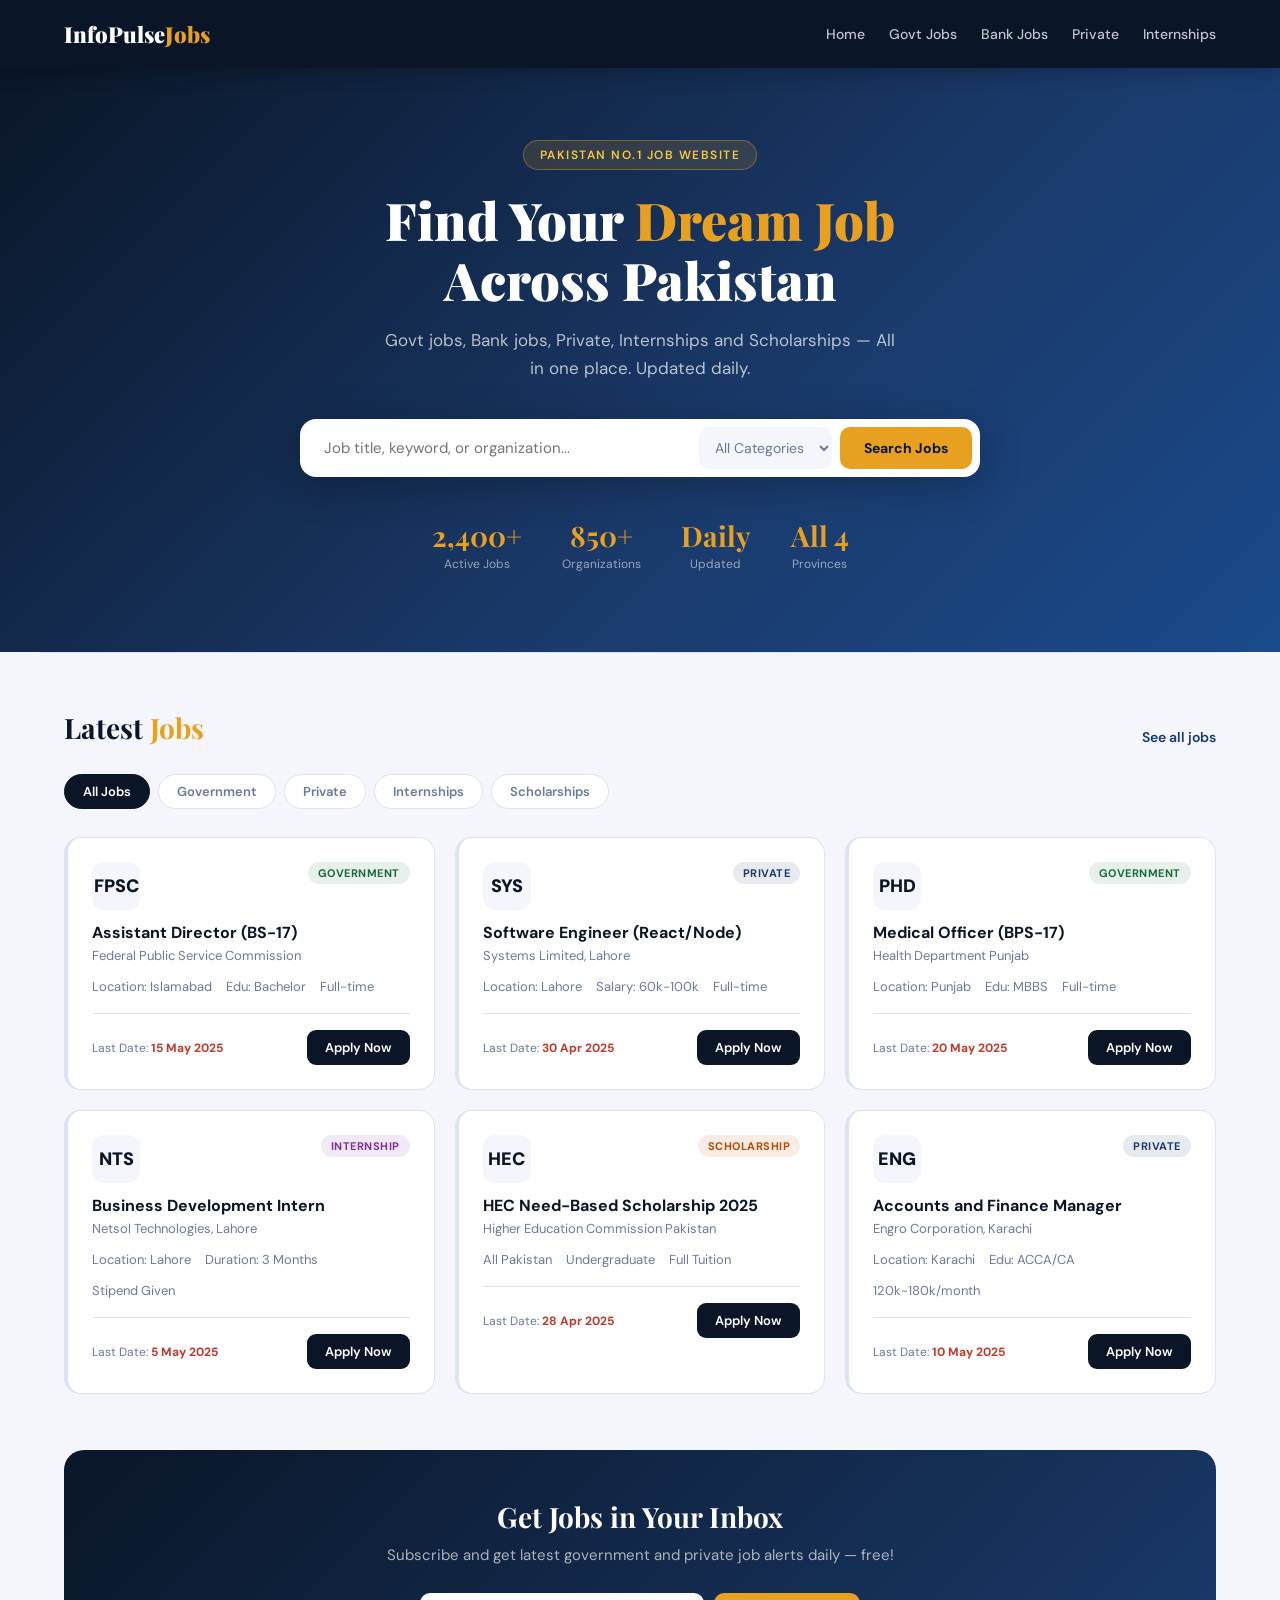
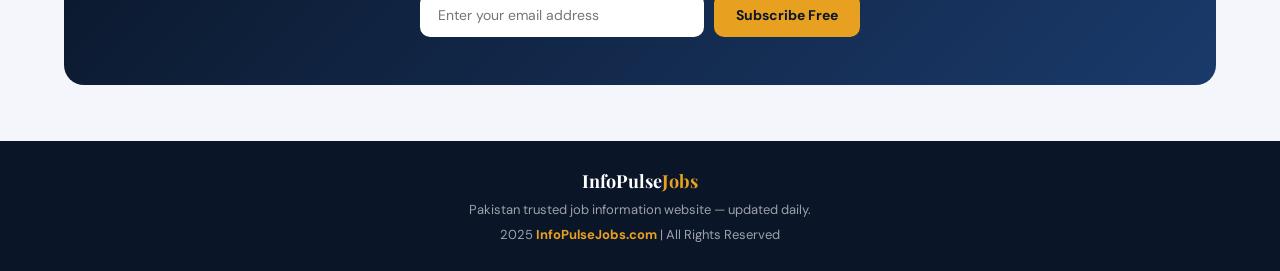
==== index.html @ f1caa762 "Add files via upload" ====
<!DOCTYPE html>
<html lang='en'>
<head>
<meta charset='UTF-8'/>
<meta name='viewport' content='width=device-width, initial-scale=1.0'/>
<title>InfoPulseJobs - Pakistan Job Portal</title>
<link href='https://fonts.googleapis.com/css2?family=Playfair+Display:wght@700;900&amp;family=DM+Sans:wght@300;400;500;600&amp;display=swap' rel='stylesheet'/>
<style>
:root {
  --navy: #0a1628;
  --blue: #1a3a6b;
  --accent: #e8a020;
  --gold: #f5c842;
  --light: #f4f6fb;
  --white: #ffffff;
  --gray: #6b7a99;
  --border: #dde3f0;
  --gov: #1a6b3a;
  --private: #1a3a6b;
  --intern: #7b2fa0;
  --scholar: #b84a00;
}
* { margin: 0; padding: 0; box-sizing: border-box; }
body {
  font-family: 'DM Sans', sans-serif;
  background: var(--light);
  color: var(--navy);
}
header {
  background: var(--navy);
  position: sticky;
  top: 0;
  z-index: 100;
  box-shadow: 0 2px 20px rgba(0,0,0,0.3);
}
.header-inner {
  max-width: 1200px;
  margin: 0 auto;
  padding: 0 24px;
  display: flex;
  align-items: center;
  justify-content: space-between;
  height: 68px;
}
.logo { display: flex; align-items: center; gap: 10px; text-decoration: none; }
.logo-icon {
  width: 40px; height: 40px;
  background: var(--accent);
  border-radius: 10px;
  display: flex; align-items: center; justify-content: center;
  font-size: 18px; font-weight: 900; color: var(--navy);
}
.logo-text {
  font-family: 'Playfair Display', serif;
  font-size: 22px; font-weight: 900;
  color: var(--white);
}
.logo-text span { color: var(--accent); }
nav { display: flex; gap: 24px; align-items: center; }
nav a {
  color: rgba(255,255,255,0.75);
  text-decoration: none;
  font-size: 14px; font-weight: 500;
  transition: color 0.2s;
}
nav a:hover { color: var(--accent); }
.nav-btn {
  background: var(--accent);
  color: var(--navy) !important;
  padding: 8px 18px;
  border-radius: 8px;
  font-weight: 600 !important;
}
.hero {
  background: linear-gradient(135deg, var(--navy) 0%, var(--blue) 60%, #1a4a8b 100%);
  padding: 72px 24px 80px;
  text-align: center;
}
.hero-badge {
  display: inline-block;
  background: rgba(232,160,32,0.15);
  border: 1px solid rgba(232,160,32,0.4);
  color: var(--gold);
  font-size: 12px; font-weight: 600;
  letter-spacing: 1.5px;
  text-transform: uppercase;
  padding: 6px 16px;
  border-radius: 100px;
  margin-bottom: 20px;
}
.hero h1 {
  font-family: 'Playfair Display', serif;
  font-size: 52px; font-weight: 900;
  color: var(--white);
  line-height: 1.15;
  margin-bottom: 16px;
}
.hero h1 span { color: var(--accent); }
.hero p {
  color: rgba(255,255,255,0.7);
  font-size: 17px;
  max-width: 520px;
  margin: 0 auto 36px;
  line-height: 1.7;
}
.search-box {
  background: var(--white);
  border-radius: 16px;
  padding: 8px;
  display: flex;
  gap: 8px;
  max-width: 680px;
  margin: 0 auto;
  box-shadow: 0 8px 40px rgba(0,0,0,0.25);
}
.search-box input {
  flex: 1; border: none; outline: none;
  font-size: 15px; padding: 10px 16px;
  font-family: 'DM Sans', sans-serif;
  color: var(--navy); background: transparent;
}
.search-box select {
  border: none; outline: none;
  font-size: 14px; padding: 10px 12px;
  font-family: 'DM Sans', sans-serif;
  color: var(--gray);
  background: var(--light);
  border-radius: 10px; cursor: pointer;
}
.search-btn {
  background: var(--accent);
  color: var(--navy);
  border: none; padding: 12px 24px;
  border-radius: 10px; font-size: 14px;
  font-weight: 700; cursor: pointer;
  font-family: 'DM Sans', sans-serif;
  transition: background 0.2s;
}
.search-btn:hover { background: var(--gold); }
.stats {
  display: flex;
  justify-content: center;
  gap: 40px;
  margin-top: 40px;
  flex-wrap: wrap;
}
.stat { text-align: center; }
.stat-num {
  font-family: 'Playfair Display', serif;
  font-size: 28px; font-weight: 700;
  color: var(--accent);
}
.stat-label { font-size: 12px; color: rgba(255,255,255,0.55); margin-top: 2px; }
.section { max-width: 1200px; margin: 0 auto; padding: 56px 24px; }
.section-header {
  display: flex;
  align-items: flex-end;
  justify-content: space-between;
  margin-bottom: 28px;
}
.section-title {
  font-family: 'Playfair Display', serif;
  font-size: 28px; font-weight: 700;
  color: var(--navy);
}
.section-title span { color: var(--accent); }
.see-all {
  color: var(--blue); font-size: 14px; font-weight: 600;
  text-decoration: none;
}
.see-all:hover { color: var(--accent); }
.categories {
  display: grid;
  grid-template-columns: repeat(auto-fit, minmax(200px, 1fr));
  gap: 16px;
}
.cat-card {
  background: var(--white);
  border-radius: 14px;
  padding: 24px 20px;
  border: 1.5px solid var(--border);
  cursor: pointer;
  transition: all 0.2s;
  text-align: center;
  text-decoration: none;
  display: block;
}
.cat-card:hover { transform: translateY(-4px); box-shadow: 0 12px 32px rgba(10,22,40,0.1); }
.cat-icon {
  width: 52px; height: 52px;
  border-radius: 14px;
  display: flex; align-items: center; justify-content: center;
  font-size: 22px; font-weight: 900;
  margin: 0 auto 14px;
}
.cat-card.gov .cat-icon { background: rgba(26,107,58,0.1); color: var(--gov); }
.cat-card.private .cat-icon { background: rgba(26,58,107,0.1); color: var(--private); }
.cat-card.intern .cat-icon { background: rgba(123,47,160,0.1); color: var(--intern); }
.cat-card.scholar .cat-icon { background: rgba(184,74,0,0.1); color: var(--scholar); }
.cat-name { font-size: 15px; font-weight: 700; margin-bottom: 4px; color: var(--navy); }
.cat-count { font-size: 12px; color: var(--gray); }
.jobs-grid {
  display: grid;
  grid-template-columns: repeat(auto-fill, minmax(340px, 1fr));
  gap: 20px;
}
.job-card {
  background: var(--white);
  border-radius: 16px;
  padding: 24px;
  border: 1.5px solid var(--border);
  transition: all 0.2s;
  border-left: 4px solid var(--border);
}
.job-card:hover { transform: translateY(-3px); box-shadow: 0 10px 30px rgba(10,22,40,0.1); border-left-color: var(--accent); }
.job-top {
  display: flex;
  align-items: flex-start;
  justify-content: space-between;
  margin-bottom: 12px;
}
.job-logo {
  width: 48px; height: 48px;
  border-radius: 12px;
  display: flex; align-items: center; justify-content: center;
  font-size: 18px; font-weight: 900;
  background: var(--light);
  flex-shrink: 0;
}
.job-badge {
  font-size: 11px; font-weight: 700;
  letter-spacing: 0.5px;
  padding: 4px 10px;
  border-radius: 100px;
  text-transform: uppercase;
}
.badge-gov { background: rgba(26,107,58,0.1); color: var(--gov); }
.badge-private { background: rgba(26,58,107,0.1); color: var(--private); }
.badge-intern { background: rgba(123,47,160,0.1); color: var(--intern); }
.badge-scholar { background: rgba(184,74,0,0.1); color: var(--scholar); }
.job-title { font-size: 16px; font-weight: 700; color: var(--navy); margin-bottom: 4px; }
.job-org { font-size: 13px; color: var(--gray); margin-bottom: 14px; }
.job-meta { display: flex; flex-wrap: wrap; gap: 14px; font-size: 13px; color: var(--gray); margin-bottom: 18px; }
.meta-item { display: flex; align-items: center; gap: 5px; }
.job-footer {
  display: flex; align-items: center; justify-content: space-between;
  border-top: 1px solid var(--border); padding-top: 16px;
}
.deadline { font-size: 12px; color: var(--gray); }
.deadline strong { color: #c0392b; }
.apply-btn {
  background: var(--navy); color: var(--white);
  border: none; padding: 9px 18px;
  border-radius: 9px; font-size: 13px;
  font-weight: 600; cursor: pointer;
  font-family: 'DM Sans', sans-serif;
  transition: background 0.2s;
}
.apply-btn:hover { background: var(--accent); color: var(--navy); }
.filter-tabs { display: flex; gap: 8px; flex-wrap: wrap; margin-bottom: 28px; }
.filter-tab {
  padding: 8px 18px;
  border-radius: 100px;
  border: 1.5px solid var(--border);
  background: var(--white);
  font-size: 13px; font-weight: 600;
  color: var(--gray); cursor: pointer;
  transition: all 0.2s;
  font-family: 'DM Sans', sans-serif;
}
.filter-tab:hover { border-color: var(--navy); color: var(--navy); }
.filter-tab.active { background: var(--navy); color: var(--white); border-color: var(--navy); }
.newsletter {
  background: linear-gradient(135deg, var(--navy), var(--blue));
  border-radius: 20px;
  padding: 48px;
  text-align: center;
  max-width: 1152px;
  margin: 0 auto 56px;
}
.newsletter h2 {
  font-family: 'Playfair Display', serif;
  font-size: 28px; color: var(--white); margin-bottom: 10px;
}
.newsletter p { color: rgba(255,255,255,0.65); font-size: 15px; margin-bottom: 28px; }
.newsletter-form { display: flex; gap: 10px; max-width: 440px; margin: 0 auto; }
.newsletter-form input {
  flex: 1; border: none; outline: none;
  padding: 13px 18px; border-radius: 10px;
  font-size: 14px; font-family: 'DM Sans', sans-serif;
}
.newsletter-form button {
  background: var(--accent); color: var(--navy);
  border: none; padding: 13px 22px;
  border-radius: 10px; font-size: 14px;
  font-weight: 700; cursor: pointer;
  font-family: 'DM Sans', sans-serif;
}
footer {
  background: var(--navy);
  color: rgba(255,255,255,0.6);
  text-align: center;
  padding: 28px 24px;
  font-size: 13px;
}
footer strong { color: var(--accent); }
.divider { height: 1px; background: var(--border); max-width: 1200px; margin: 0 auto; }
@media (max-width: 640px) {
  nav { display: none; }
  .hero h1 { font-size: 32px; }
  .search-box { flex-direction: column; }
  .newsletter { padding: 32px 20px; }
  .newsletter-form { flex-direction: column; }
}
</style>
</head>
<body>

<header>
  <div class='header-inner'>
    <a class='logo' href='#'>
      <div class='logo-text'>InfoPulse<span>Jobs</span></div>
    </a>
    <nav>
      <a href='#'>Home</a>
      <a href='#'>Govt Jobs</a>
      <a href='#'>Bank Jobs</a>
      <a href='#'>Private</a>
      <a href='#'>Internships</a>
    </nav>
  </div>
</header>

<div class='hero'>
  <div class='hero-badge'>Pakistan No.1 Job Website</div>
  <h1>Find Your <span>Dream Job</span><br/>Across Pakistan</h1>
  <p>Govt jobs, Bank jobs, Private, Internships and Scholarships — All in one place. Updated daily.</p>
  <div class='search-box'>
    <input type='text' placeholder='Job title, keyword, or organization...'/>
    <select>
      <option>All Categories</option>
      <option>Government</option>
      <option>Private</option>
      <option>Internship</option>
      <option>Scholarship</option>
    </select>
    <button class='search-btn'>Search Jobs</button>
  </div>
  <div class='stats'>
    <div class='stat'><div class='stat-num'>2,400+</div><div class='stat-label'>Active Jobs</div></div>
    <div class='stat'><div class='stat-num'>850+</div><div class='stat-label'>Organizations</div></div>
    <div class='stat'><div class='stat-num'>Daily</div><div class='stat-label'>Updated</div></div>
    <div class='stat'><div class='stat-num'>All 4</div><div class='stat-label'>Provinces</div></div>
  </div>
</div>

<div class='divider'></div>

<div class='section'>
  <div class='section-header'>
    <div class='section-title'>Latest <span>Jobs</span></div>
    <a href='#' class='see-all'>See all jobs</a>
  </div>
  <div class='filter-tabs'>
    <button class='filter-tab active' onclick='filterJobs(this, "all")'>All Jobs</button>
    <button class='filter-tab' onclick='filterJobs(this, "gov")'>Government</button>
    <button class='filter-tab' onclick='filterJobs(this, "private")'>Private</button>
    <button class='filter-tab' onclick='filterJobs(this, "intern")'>Internships</button>
    <button class='filter-tab' onclick='filterJobs(this, "scholar")'>Scholarships</button>
  </div>
  <div class='jobs-grid' id='jobsGrid'>

    <div class='job-card' data-cat='gov'>
      <div class='job-top'>
        <div class='job-logo'>FPSC</div>
        <span class='job-badge badge-gov'>Government</span>
      </div>
      <div class='job-title'>Assistant Director (BS-17)</div>
      <div class='job-org'>Federal Public Service Commission</div>
      <div class='job-meta'>
        <span class='meta-item'>Location: Islamabad</span>
        <span class='meta-item'>Edu: Bachelor</span>
        <span class='meta-item'>Full-time</span>
      </div>
      <div class='job-footer'>
        <div class='deadline'>Last Date: <strong>15 May 2025</strong></div>
        <button class='apply-btn' onclick='applyJob("FPSC AD")'>Apply Now</button>
      </div>
    </div>

    <div class='job-card' data-cat='private'>
      <div class='job-top'>
        <div class='job-logo'>SYS</div>
        <span class='job-badge badge-private'>Private</span>
      </div>
      <div class='job-title'>Software Engineer (React/Node)</div>
      <div class='job-org'>Systems Limited, Lahore</div>
      <div class='job-meta'>
        <span class='meta-item'>Location: Lahore</span>
        <span class='meta-item'>Salary: 60k-100k</span>
        <span class='meta-item'>Full-time</span>
      </div>
      <div class='job-footer'>
        <div class='deadline'>Last Date: <strong>30 Apr 2025</strong></div>
        <button class='apply-btn' onclick='applyJob("Systems Ltd")'>Apply Now</button>
      </div>
    </div>

    <div class='job-card' data-cat='gov'>
      <div class='job-top'>
        <div class='job-logo'>PHD</div>
        <span class='job-badge badge-gov'>Government</span>
      </div>
      <div class='job-title'>Medical Officer (BPS-17)</div>
      <div class='job-org'>Health Department Punjab</div>
      <div class='job-meta'>
        <span class='meta-item'>Location: Punjab</span>
        <span class='meta-item'>Edu: MBBS</span>
        <span class='meta-item'>Full-time</span>
      </div>
      <div class='job-footer'>
        <div class='deadline'>Last Date: <strong>20 May 2025</strong></div>
        <button class='apply-btn' onclick='applyJob("Punjab MO")'>Apply Now</button>
      </div>
    </div>

    <div class='job-card' data-cat='intern'>
      <div class='job-top'>
        <div class='job-logo'>NTS</div>
        <span class='job-badge badge-intern'>Internship</span>
      </div>
      <div class='job-title'>Business Development Intern</div>
      <div class='job-org'>Netsol Technologies, Lahore</div>
      <div class='job-meta'>
        <span class='meta-item'>Location: Lahore</span>
        <span class='meta-item'>Duration: 3 Months</span>
        <span class='meta-item'>Stipend Given</span>
      </div>
      <div class='job-footer'>
        <div class='deadline'>Last Date: <strong>5 May 2025</strong></div>
        <button class='apply-btn' onclick='applyJob("Netsol Intern")'>Apply Now</button>
      </div>
    </div>

    <div class='job-card' data-cat='scholar'>
      <div class='job-top'>
        <div class='job-logo'>HEC</div>
        <span class='job-badge badge-scholar'>Scholarship</span>
      </div>
      <div class='job-title'>HEC Need-Based Scholarship 2025</div>
      <div class='job-org'>Higher Education Commission Pakistan</div>
      <div class='job-meta'>
        <span class='meta-item'>All Pakistan</span>
        <span class='meta-item'>Undergraduate</span>
        <span class='meta-item'>Full Tuition</span>
      </div>
      <div class='job-footer'>
        <div class='deadline'>Last Date: <strong>28 Apr 2025</strong></div>
        <button class='apply-btn' onclick='applyJob("HEC Scholarship")'>Apply Now</button>
      </div>
    </div>

    <div class='job-card' data-cat='private'>
      <div class='job-top'>
        <div class='job-logo'>ENG</div>
        <span class='job-badge badge-private'>Private</span>
      </div>
      <div class='job-title'>Accounts and Finance Manager</div>
      <div class='job-org'>Engro Corporation, Karachi</div>
      <div class='job-meta'>
        <span class='meta-item'>Location: Karachi</span>
        <span class='meta-item'>Edu: ACCA/CA</span>
        <span class='meta-item'>120k-180k/month</span>
      </div>
      <div class='job-footer'>
        <div class='deadline'>Last Date: <strong>10 May 2025</strong></div>
        <button class='apply-btn' onclick='applyJob("Engro Finance")'>Apply Now</button>
      </div>
    </div>

  </div>
</div>

<div class='newsletter'>
  <h2>Get Jobs in Your Inbox</h2>
  <p>Subscribe and get latest government and private job alerts daily — free!</p>
  <div class='newsletter-form'>
    <input type='email' placeholder='Enter your email address'/>
    <button onclick='subscribe()'>Subscribe Free</button>
  </div>
</div>

<footer>
  <div style='font-family:Playfair Display,serif; font-size:18px; font-weight:700; color:#fff; margin-bottom:8px;'>
    InfoPulse<span style='color:var(--accent)'>Jobs</span>
  </div>
  <p>Pakistan trusted job information website — updated daily.</p>
  <p style='margin-top:8px;'>2025 <strong>InfoPulseJobs.com</strong> | All Rights Reserved</p>
</footer>

<script>
function filterJobs(btn, cat) {
  var tabs = document.querySelectorAll('.filter-tab');
  for (var i = 0; i < tabs.length; i++) {
    tabs[i].classList.remove('active');
  }
  btn.classList.add('active');
  var cards = document.querySelectorAll('.job-card');
  for (var j = 0; j < cards.length; j++) {
    if (cat === 'all' || cards[j].getAttribute('data-cat') === cat) {
      cards[j].style.display = 'block';
    } else {
      cards[j].style.display = 'none';
    }
  }
}
function applyJob(name) {
  alert('Redirecting to application page for: ' + name);
}
function subscribe() {
  var input = document.querySelector('.newsletter-form input');
  if (input.value.indexOf('@') !== -1) {
    alert('Subscribed! You will receive daily job alerts at: ' + input.value);
    input.value = '';
  } else {
    alert('Please enter a valid email address.');
  }
}
</script>
</body>
</html>
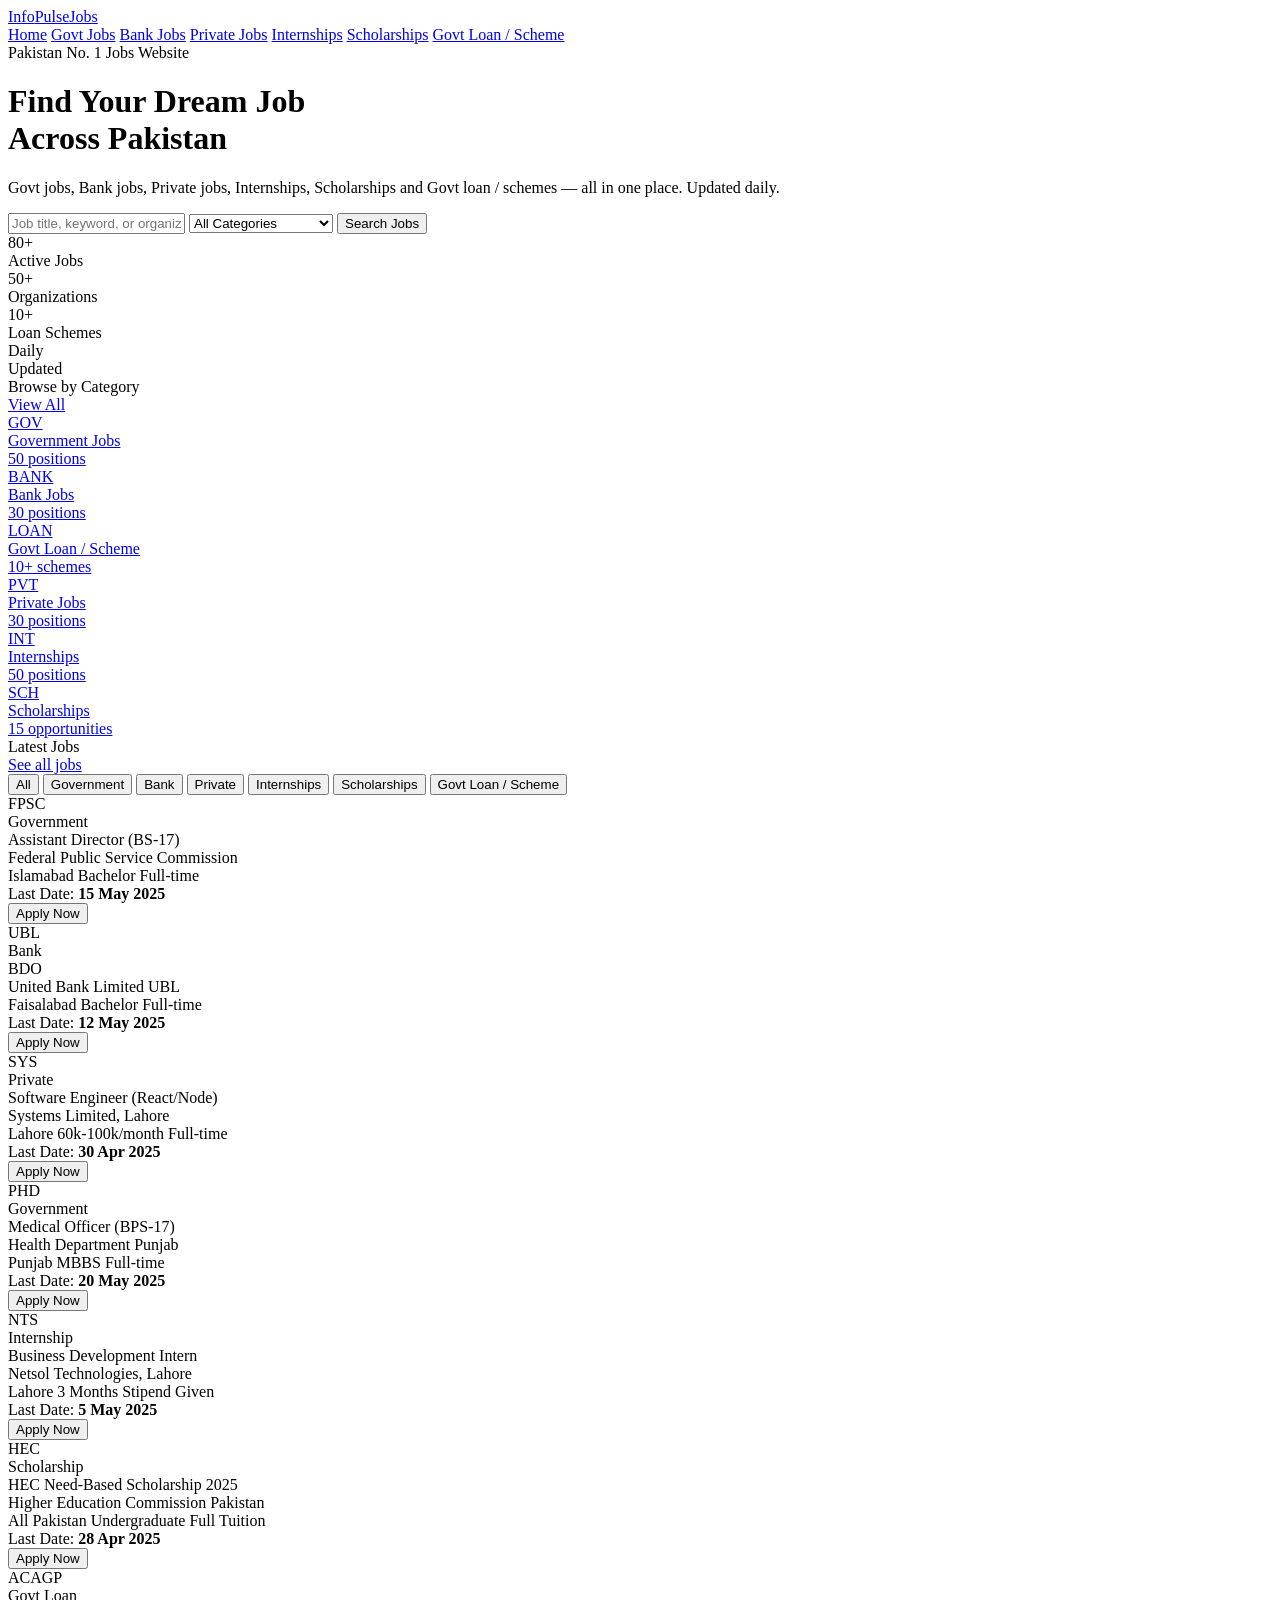
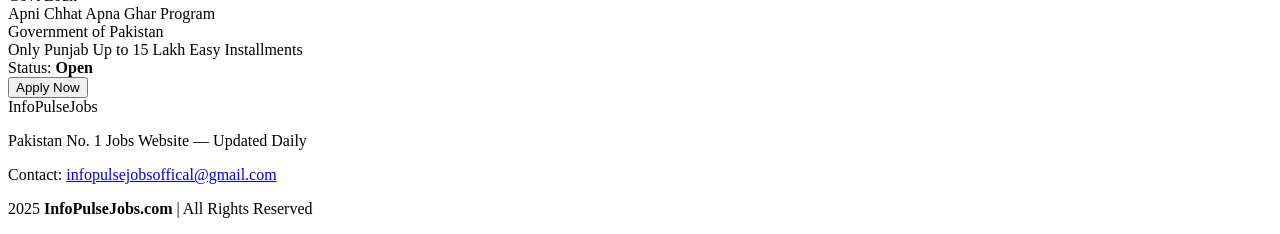
==== commit d7deed99: "Update index.html" ====
--- a/index.html
+++ b/index.html
@@ -1,531 +1,264 @@
 <!DOCTYPE html>
 <html lang='en'>
 <head>
-<meta charset='UTF-8'/>
-<meta name='viewport' content='width=device-width, initial-scale=1.0'/>
-<title>InfoPulseJobs - Pakistan Job Portal</title>
-<link href='https://fonts.googleapis.com/css2?family=Playfair+Display:wght@700;900&amp;family=DM+Sans:wght@300;400;500;600&amp;display=swap' rel='stylesheet'/>
-<style>
-:root {
-  --navy: #0a1628;
-  --blue: #1a3a6b;
-  --accent: #e8a020;
-  --gold: #f5c842;
-  --light: #f4f6fb;
-  --white: #ffffff;
-  --gray: #6b7a99;
-  --border: #dde3f0;
-  --gov: #1a6b3a;
-  --private: #1a3a6b;
-  --intern: #7b2fa0;
-  --scholar: #b84a00;
-}
-* { margin: 0; padding: 0; box-sizing: border-box; }
-body {
-  font-family: 'DM Sans', sans-serif;
-  background: var(--light);
-  color: var(--navy);
-}
-header {
-  background: var(--navy);
-  position: sticky;
-  top: 0;
-  z-index: 100;
-  box-shadow: 0 2px 20px rgba(0,0,0,0.3);
-}
-.header-inner {
-  max-width: 1200px;
-  margin: 0 auto;
-  padding: 0 24px;
-  display: flex;
-  align-items: center;
-  justify-content: space-between;
-  height: 68px;
-}
-.logo { display: flex; align-items: center; gap: 10px; text-decoration: none; }
-.logo-icon {
-  width: 40px; height: 40px;
-  background: var(--accent);
-  border-radius: 10px;
-  display: flex; align-items: center; justify-content: center;
-  font-size: 18px; font-weight: 900; color: var(--navy);
-}
-.logo-text {
-  font-family: 'Playfair Display', serif;
-  font-size: 22px; font-weight: 900;
-  color: var(--white);
-}
-.logo-text span { color: var(--accent); }
-nav { display: flex; gap: 24px; align-items: center; }
-nav a {
-  color: rgba(255,255,255,0.75);
-  text-decoration: none;
-  font-size: 14px; font-weight: 500;
-  transition: color 0.2s;
-}
-nav a:hover { color: var(--accent); }
-.nav-btn {
-  background: var(--accent);
-  color: var(--navy) !important;
-  padding: 8px 18px;
-  border-radius: 8px;
-  font-weight: 600 !important;
-}
-.hero {
-  background: linear-gradient(135deg, var(--navy) 0%, var(--blue) 60%, #1a4a8b 100%);
-  padding: 72px 24px 80px;
-  text-align: center;
-}
-.hero-badge {
-  display: inline-block;
-  background: rgba(232,160,32,0.15);
-  border: 1px solid rgba(232,160,32,0.4);
-  color: var(--gold);
-  font-size: 12px; font-weight: 600;
-  letter-spacing: 1.5px;
-  text-transform: uppercase;
-  padding: 6px 16px;
-  border-radius: 100px;
-  margin-bottom: 20px;
-}
-.hero h1 {
-  font-family: 'Playfair Display', serif;
-  font-size: 52px; font-weight: 900;
-  color: var(--white);
-  line-height: 1.15;
-  margin-bottom: 16px;
-}
-.hero h1 span { color: var(--accent); }
-.hero p {
-  color: rgba(255,255,255,0.7);
-  font-size: 17px;
-  max-width: 520px;
-  margin: 0 auto 36px;
-  line-height: 1.7;
-}
-.search-box {
-  background: var(--white);
-  border-radius: 16px;
-  padding: 8px;
-  display: flex;
-  gap: 8px;
-  max-width: 680px;
-  margin: 0 auto;
-  box-shadow: 0 8px 40px rgba(0,0,0,0.25);
-}
-.search-box input {
-  flex: 1; border: none; outline: none;
-  font-size: 15px; padding: 10px 16px;
-  font-family: 'DM Sans', sans-serif;
-  color: var(--navy); background: transparent;
-}
-.search-box select {
-  border: none; outline: none;
-  font-size: 14px; padding: 10px 12px;
-  font-family: 'DM Sans', sans-serif;
-  color: var(--gray);
-  background: var(--light);
-  border-radius: 10px; cursor: pointer;
-}
-.search-btn {
-  background: var(--accent);
-  color: var(--navy);
-  border: none; padding: 12px 24px;
-  border-radius: 10px; font-size: 14px;
-  font-weight: 700; cursor: pointer;
-  font-family: 'DM Sans', sans-serif;
-  transition: background 0.2s;
-}
-.search-btn:hover { background: var(--gold); }
-.stats {
-  display: flex;
-  justify-content: center;
-  gap: 40px;
-  margin-top: 40px;
-  flex-wrap: wrap;
-}
-.stat { text-align: center; }
-.stat-num {
-  font-family: 'Playfair Display', serif;
-  font-size: 28px; font-weight: 700;
-  color: var(--accent);
-}
-.stat-label { font-size: 12px; color: rgba(255,255,255,0.55); margin-top: 2px; }
-.section { max-width: 1200px; margin: 0 auto; padding: 56px 24px; }
-.section-header {
-  display: flex;
-  align-items: flex-end;
-  justify-content: space-between;
-  margin-bottom: 28px;
-}
-.section-title {
-  font-family: 'Playfair Display', serif;
-  font-size: 28px; font-weight: 700;
-  color: var(--navy);
-}
-.section-title span { color: var(--accent); }
-.see-all {
-  color: var(--blue); font-size: 14px; font-weight: 600;
-  text-decoration: none;
-}
-.see-all:hover { color: var(--accent); }
-.categories {
-  display: grid;
-  grid-template-columns: repeat(auto-fit, minmax(200px, 1fr));
-  gap: 16px;
-}
-.cat-card {
-  background: var(--white);
-  border-radius: 14px;
-  padding: 24px 20px;
-  border: 1.5px solid var(--border);
-  cursor: pointer;
-  transition: all 0.2s;
-  text-align: center;
-  text-decoration: none;
-  display: block;
-}
-.cat-card:hover { transform: translateY(-4px); box-shadow: 0 12px 32px rgba(10,22,40,0.1); }
-.cat-icon {
-  width: 52px; height: 52px;
-  border-radius: 14px;
-  display: flex; align-items: center; justify-content: center;
-  font-size: 22px; font-weight: 900;
-  margin: 0 auto 14px;
-}
-.cat-card.gov .cat-icon { background: rgba(26,107,58,0.1); color: var(--gov); }
-.cat-card.private .cat-icon { background: rgba(26,58,107,0.1); color: var(--private); }
-.cat-card.intern .cat-icon { background: rgba(123,47,160,0.1); color: var(--intern); }
-.cat-card.scholar .cat-icon { background: rgba(184,74,0,0.1); color: var(--scholar); }
-.cat-name { font-size: 15px; font-weight: 700; margin-bottom: 4px; color: var(--navy); }
-.cat-count { font-size: 12px; color: var(--gray); }
-.jobs-grid {
-  display: grid;
-  grid-template-columns: repeat(auto-fill, minmax(340px, 1fr));
-  gap: 20px;
-}
-.job-card {
-  background: var(--white);
-  border-radius: 16px;
-  padding: 24px;
-  border: 1.5px solid var(--border);
-  transition: all 0.2s;
-  border-left: 4px solid var(--border);
-}
-.job-card:hover { transform: translateY(-3px); box-shadow: 0 10px 30px rgba(10,22,40,0.1); border-left-color: var(--accent); }
-.job-top {
-  display: flex;
-  align-items: flex-start;
-  justify-content: space-between;
-  margin-bottom: 12px;
-}
-.job-logo {
-  width: 48px; height: 48px;
-  border-radius: 12px;
-  display: flex; align-items: center; justify-content: center;
-  font-size: 18px; font-weight: 900;
-  background: var(--light);
-  flex-shrink: 0;
-}
-.job-badge {
-  font-size: 11px; font-weight: 700;
-  letter-spacing: 0.5px;
-  padding: 4px 10px;
-  border-radius: 100px;
-  text-transform: uppercase;
-}
-.badge-gov { background: rgba(26,107,58,0.1); color: var(--gov); }
-.badge-private { background: rgba(26,58,107,0.1); color: var(--private); }
-.badge-intern { background: rgba(123,47,160,0.1); color: var(--intern); }
-.badge-scholar { background: rgba(184,74,0,0.1); color: var(--scholar); }
-.job-title { font-size: 16px; font-weight: 700; color: var(--navy); margin-bottom: 4px; }
-.job-org { font-size: 13px; color: var(--gray); margin-bottom: 14px; }
-.job-meta { display: flex; flex-wrap: wrap; gap: 14px; font-size: 13px; color: var(--gray); margin-bottom: 18px; }
-.meta-item { display: flex; align-items: center; gap: 5px; }
-.job-footer {
-  display: flex; align-items: center; justify-content: space-between;
-  border-top: 1px solid var(--border); padding-top: 16px;
-}
-.deadline { font-size: 12px; color: var(--gray); }
-.deadline strong { color: #c0392b; }
-.apply-btn {
-  background: var(--navy); color: var(--white);
-  border: none; padding: 9px 18px;
-  border-radius: 9px; font-size: 13px;
-  font-weight: 600; cursor: pointer;
-  font-family: 'DM Sans', sans-serif;
-  transition: background 0.2s;
-}
-.apply-btn:hover { background: var(--accent); color: var(--navy); }
-.filter-tabs { display: flex; gap: 8px; flex-wrap: wrap; margin-bottom: 28px; }
-.filter-tab {
-  padding: 8px 18px;
-  border-radius: 100px;
-  border: 1.5px solid var(--border);
-  background: var(--white);
-  font-size: 13px; font-weight: 600;
-  color: var(--gray); cursor: pointer;
-  transition: all 0.2s;
-  font-family: 'DM Sans', sans-serif;
-}
-.filter-tab:hover { border-color: var(--navy); color: var(--navy); }
-.filter-tab.active { background: var(--navy); color: var(--white); border-color: var(--navy); }
-.newsletter {
-  background: linear-gradient(135deg, var(--navy), var(--blue));
-  border-radius: 20px;
-  padding: 48px;
-  text-align: center;
-  max-width: 1152px;
-  margin: 0 auto 56px;
-}
-.newsletter h2 {
-  font-family: 'Playfair Display', serif;
-  font-size: 28px; color: var(--white); margin-bottom: 10px;
-}
-.newsletter p { color: rgba(255,255,255,0.65); font-size: 15px; margin-bottom: 28px; }
-.newsletter-form { display: flex; gap: 10px; max-width: 440px; margin: 0 auto; }
-.newsletter-form input {
-  flex: 1; border: none; outline: none;
-  padding: 13px 18px; border-radius: 10px;
-  font-size: 14px; font-family: 'DM Sans', sans-serif;
-}
-.newsletter-form button {
-  background: var(--accent); color: var(--navy);
-  border: none; padding: 13px 22px;
-  border-radius: 10px; font-size: 14px;
-  font-weight: 700; cursor: pointer;
-  font-family: 'DM Sans', sans-serif;
-}
-footer {
-  background: var(--navy);
-  color: rgba(255,255,255,0.6);
-  text-align: center;
-  padding: 28px 24px;
-  font-size: 13px;
-}
-footer strong { color: var(--accent); }
-.divider { height: 1px; background: var(--border); max-width: 1200px; margin: 0 auto; }
-@media (max-width: 640px) {
-  nav { display: none; }
-  .hero h1 { font-size: 32px; }
-  .search-box { flex-direction: column; }
-  .newsletter { padding: 32px 20px; }
-  .newsletter-form { flex-direction: column; }
-}
-</style>
+  <meta charset='UTF-8'/>
+  <meta name='viewport' content='width=device-width, initial-scale=1.0'/>
+  <title>InfoPulseJobs - Pakistan No. 1 Jobs Website</title>
+  <link href='https://fonts.googleapis.com/css2?family=Playfair+Display:wght@700;900&family=DM+Sans:wght@300;400;500;600&display=swap' rel='stylesheet'/>
+  <link rel='stylesheet' href='style.css'/>
 </head>
 <body>
 
-<header>
-  <div class='header-inner'>
-    <a class='logo' href='#'>
-      <div class='logo-text'>InfoPulse<span>Jobs</span></div>
-    </a>
-    <nav>
-      <a href='#'>Home</a>
-      <a href='#'>Govt Jobs</a>
-      <a href='#'>Bank Jobs</a>
-      <a href='#'>Private</a>
-      <a href='#'>Internships</a>
-    </nav>
+  <!-- HEADER -->
+  <header>
+    <div class='header-inner'>
+      <a class='logo' href='#'>
+        <div class='logo-word'>
+          <span class='info'>Info</span><span class='pulse'>Pulse</span><span class='jobs'>Jobs</span>
+        </div>
+      </a>
+      <nav>
+        <a href='#'>Home</a>
+        <a href='#'>Govt Jobs</a>
+        <a href='#'>Bank Jobs</a>
+        <a href='#'>Private Jobs</a>
+        <a href='#'>Internships</a>
+        <a href='#'>Scholarships</a>
+        <a href='#'>Govt Loan / Scheme</a>
+      </nav>
+    </div>
+  </header>
+
+  <!-- HERO -->
+  <div class='hero'>
+    <div class='hero-badge'>Pakistan No. 1 Jobs Website</div>
+    <h1>Find Your <span>Dream Job</span><br/>Across Pakistan</h1>
+    <p>Govt jobs, Bank jobs, Private jobs, Internships, Scholarships and Govt loan / schemes — all in one place. Updated daily.</p>
+    <div class='search-box'>
+      <input type='text' placeholder='Job title, keyword, or organization...'/>
+      <select>
+        <option>All Categories</option>
+        <option>Government Jobs</option>
+        <option>Bank Jobs</option>
+        <option>Private Jobs</option>
+        <option>Internships</option>
+        <option>Scholarships</option>
+        <option>Govt Loan / Scheme</option>
+      </select>
+      <button class='search-btn'>Search Jobs</button>
+    </div>
+    <div class='stats'>
+      <div class='stat'><div class='stat-num'>80+</div><div class='stat-label'>Active Jobs</div></div>
+      <div class='stat'><div class='stat-num'>50+</div><div class='stat-label'>Organizations</div></div>
+      <div class='stat'><div class='stat-num'>10+</div><div class='stat-label'>Loan Schemes</div></div>
+      <div class='stat'><div class='stat-num'>Daily</div><div class='stat-label'>Updated</div></div>
+    </div>
   </div>
-</header>
-
-<div class='hero'>
-  <div class='hero-badge'>Pakistan No.1 Job Website</div>
-  <h1>Find Your <span>Dream Job</span><br/>Across Pakistan</h1>
-  <p>Govt jobs, Bank jobs, Private, Internships and Scholarships — All in one place. Updated daily.</p>
-  <div class='search-box'>
-    <input type='text' placeholder='Job title, keyword, or organization...'/>
-    <select>
-      <option>All Categories</option>
-      <option>Government</option>
-      <option>Private</option>
-      <option>Internship</option>
-      <option>Scholarship</option>
-    </select>
-    <button class='search-btn'>Search Jobs</button>
+
+  <!-- CATEGORIES -->
+  <div class='section'>
+    <div class='section-header'>
+      <div class='section-title'>Browse by <span>Category</span></div>
+      <a href='#' class='see-all'>View All</a>
+    </div>
+    <div class='categories'>
+      <a href='#' class='cat-card gov'>
+        <div class='cat-icon'>GOV</div>
+        <div class='cat-name'>Government Jobs</div>
+        <div class='cat-count'>50 positions</div>
+      </a>
+      <a href='#' class='cat-card gov'>
+        <div class='cat-icon'>BANK</div>
+        <div class='cat-name'>Bank Jobs</div>
+        <div class='cat-count'>30 positions</div>
+      </a>
+      <a href='#' class='cat-card loan'>
+        <div class='cat-icon'>LOAN</div>
+        <div class='cat-name'>Govt Loan / Scheme</div>
+        <div class='cat-count'>10+ schemes</div>
+      </a>
+      <a href='#' class='cat-card private'>
+        <div class='cat-icon'>PVT</div>
+        <div class='cat-name'>Private Jobs</div>
+        <div class='cat-count'>30 positions</div>
+      </a>
+      <a href='#' class='cat-card intern'>
+        <div class='cat-icon'>INT</div>
+        <div class='cat-name'>Internships</div>
+        <div class='cat-count'>50 positions</div>
+      </a>
+      <a href='#' class='cat-card scholar'>
+        <div class='cat-icon'>SCH</div>
+        <div class='cat-name'>Scholarships</div>
+        <div class='cat-count'>15 opportunities</div>
+      </a>
+    </div>
   </div>
-  <div class='stats'>
-    <div class='stat'><div class='stat-num'>2,400+</div><div class='stat-label'>Active Jobs</div></div>
-    <div class='stat'><div class='stat-num'>850+</div><div class='stat-label'>Organizations</div></div>
-    <div class='stat'><div class='stat-num'>Daily</div><div class='stat-label'>Updated</div></div>
-    <div class='stat'><div class='stat-num'>All 4</div><div class='stat-label'>Provinces</div></div>
+
+  <div class='divider'></div>
+
+  <!-- LATEST JOBS -->
+  <div class='section'>
+    <div class='section-header'>
+      <div class='section-title'>Latest <span>Jobs</span></div>
+      <a href='#' class='see-all'>See all jobs</a>
+    </div>
+
+    <!-- FILTER TABS -->
+    <div class='filter-tabs'>
+      <button class='filter-tab active' onclick='filterJobs(this, "all")'>All</button>
+      <button class='filter-tab' onclick='filterJobs(this, "gov")'>Government</button>
+      <button class='filter-tab' onclick='filterJobs(this, "bank")'>Bank</button>
+      <button class='filter-tab' onclick='filterJobs(this, "private")'>Private</button>
+      <button class='filter-tab' onclick='filterJobs(this, "intern")'>Internships</button>
+      <button class='filter-tab' onclick='filterJobs(this, "scholar")'>Scholarships</button>
+      <button class='filter-tab' onclick='filterJobs(this, "loan")'>Govt Loan / Scheme</button>
+    </div>
+
+    <!-- JOB CARDS -->
+    <div class='jobs-grid' id='jobsGrid'>
+
+      <div class='job-card' data-cat='gov'>
+        <div class='job-top'>
+          <div class='job-logo'>FPSC</div>
+          <span class='job-badge badge-gov'>Government</span>
+        </div>
+        <div class='job-title'>Assistant Director (BS-17)</div>
+        <div class='job-org'>Federal Public Service Commission</div>
+        <div class='job-meta'>
+          <span class='meta-item'>Islamabad</span>
+          <span class='meta-item'>Bachelor</span>
+          <span class='meta-item'>Full-time</span>
+        </div>
+        <div class='job-footer'>
+          <div class='deadline'>Last Date: <strong>15 May 2025</strong></div>
+          <button class='apply-btn' onclick='applyJob("FPSC AD")'>Apply Now</button>
+        </div>
+      </div>
+
+        <div class='job-card' data-cat='bank'>
+        <div class='job-top'>
+          <div class='job-logo'>UBL</div>
+          <span class='job-badge badge-gov'>Bank</span>
+        </div>
+        <div class='job-title'>BDO</div>
+        <div class='job-org'>United Bank Limited UBL</div>
+        <div class='job-meta'>
+          <span class='meta-item'>Faisalabad</span>
+          <span class='meta-item'>Bachelor</span>
+          <span class='meta-item'>Full-time</span>
+        </div>
+        <div class='job-footer'>
+          <div class='deadline'>Last Date: <strong>12 May 2025</strong></div>
+          <button class='apply-btn' onclick='applyJob("https://ubldigital.com/")'>Apply Now</button>
+        </div>
+      </div>
+
+      <div class='job-card' data-cat='private'>
+        <div class='job-top'>
+          <div class='job-logo'>SYS</div>
+          <span class='job-badge badge-private'>Private</span>
+        </div>
+        <div class='job-title'>Software Engineer (React/Node)</div>
+        <div class='job-org'>Systems Limited, Lahore</div>
+        <div class='job-meta'>
+          <span class='meta-item'>Lahore</span>
+          <span class='meta-item'>60k-100k/month</span>
+          <span class='meta-item'>Full-time</span>
+        </div>
+        <div class='job-footer'>
+          <div class='deadline'>Last Date: <strong>30 Apr 2025</strong></div>
+          <button class='apply-btn' onclick='applyJob("Systems Ltd")'>Apply Now</button>
+        </div>
+      </div>
+
+      <div class='job-card' data-cat='gov'>
+        <div class='job-top'>
+          <div class='job-logo'>PHD</div>
+          <span class='job-badge badge-gov'>Government</span>
+        </div>
+        <div class='job-title'>Medical Officer (BPS-17)</div>
+        <div class='job-org'>Health Department Punjab</div>
+        <div class='job-meta'>
+          <span class='meta-item'>Punjab</span>
+          <span class='meta-item'>MBBS</span>
+          <span class='meta-item'>Full-time</span>
+        </div>
+        <div class='job-footer'>
+          <div class='deadline'>Last Date: <strong>20 May 2025</strong></div>
+          <button class='apply-btn' onclick='applyJob("Punjab MO")'>Apply Now</button>
+        </div>
+      </div>
+
+      <div class='job-card' data-cat='intern'>
+        <div class='job-top'>
+          <div class='job-logo'>NTS</div>
+          <span class='job-badge badge-intern'>Internship</span>
+        </div>
+        <div class='job-title'>Business Development Intern</div>
+        <div class='job-org'>Netsol Technologies, Lahore</div>
+        <div class='job-meta'>
+          <span class='meta-item'>Lahore</span>
+          <span class='meta-item'>3 Months</span>
+          <span class='meta-item'>Stipend Given</span>
+        </div>
+        <div class='job-footer'>
+          <div class='deadline'>Last Date: <strong>5 May 2025</strong></div>
+          <button class='apply-btn' onclick='applyJob("Netsol Intern")'>Apply Now</button>
+        </div>
+      </div>
+
+      <div class='job-card' data-cat='scholar'>
+        <div class='job-top'>
+          <div class='job-logo'>HEC</div>
+          <span class='job-badge badge-scholar'>Scholarship</span>
+        </div>
+        <div class='job-title'>HEC Need-Based Scholarship 2025</div>
+        <div class='job-org'>Higher Education Commission Pakistan</div>
+        <div class='job-meta'>
+          <span class='meta-item'>All Pakistan</span>
+          <span class='meta-item'>Undergraduate</span>
+          <span class='meta-item'>Full Tuition</span>
+        </div>
+        <div class='job-footer'>
+          <div class='deadline'>Last Date: <strong>28 Apr 2025</strong></div>
+          <button class='apply-btn' onclick='applyJob("HEC Scholarship")'>Apply Now</button>
+        </div>
+      </div>
+
+      <div class='job-card' data-cat='loan'>
+        <div class='job-top'>
+          <div class='job-logo'>ACAGP</div>
+          <span class='job-badge badge-loan'>Govt Loan</span>
+        </div>
+        <div class='job-title'>Apni Chhat Apna Ghar Program</div>
+        <div class='job-org'>Government of Pakistan</div>
+        <div class='job-meta'>
+          <span class='meta-item'>Only Punjab</span>
+          <span class='meta-item'>Up to 15 Lakh</span>
+          <span class='meta-item'>Easy Installments</span>
+        </div>
+        <div class='job-footer'>
+          <div class='deadline'>Status: <strong class='open'>Open</strong></div>
+          <button class='apply-btn' onclick='applyJob("https://acag.punjab.gov.pk/index.aspx")'>Apply Now</button>
+        </div>
+      </div>
+
+    </div>
   </div>
-</div>
-
-<div class='divider'></div>
-
-<div class='section'>
-  <div class='section-header'>
-    <div class='section-title'>Latest <span>Jobs</span></div>
-    <a href='#' class='see-all'>See all jobs</a>
-  </div>
-  <div class='filter-tabs'>
-    <button class='filter-tab active' onclick='filterJobs(this, "all")'>All Jobs</button>
-    <button class='filter-tab' onclick='filterJobs(this, "gov")'>Government</button>
-    <button class='filter-tab' onclick='filterJobs(this, "private")'>Private</button>
-    <button class='filter-tab' onclick='filterJobs(this, "intern")'>Internships</button>
-    <button class='filter-tab' onclick='filterJobs(this, "scholar")'>Scholarships</button>
-  </div>
-  <div class='jobs-grid' id='jobsGrid'>
-
-    <div class='job-card' data-cat='gov'>
-      <div class='job-top'>
-        <div class='job-logo'>FPSC</div>
-        <span class='job-badge badge-gov'>Government</span>
-      </div>
-      <div class='job-title'>Assistant Director (BS-17)</div>
-      <div class='job-org'>Federal Public Service Commission</div>
-      <div class='job-meta'>
-        <span class='meta-item'>Location: Islamabad</span>
-        <span class='meta-item'>Edu: Bachelor</span>
-        <span class='meta-item'>Full-time</span>
-      </div>
-      <div class='job-footer'>
-        <div class='deadline'>Last Date: <strong>15 May 2025</strong></div>
-        <button class='apply-btn' onclick='applyJob("FPSC AD")'>Apply Now</button>
-      </div>
-    </div>
-
-    <div class='job-card' data-cat='private'>
-      <div class='job-top'>
-        <div class='job-logo'>SYS</div>
-        <span class='job-badge badge-private'>Private</span>
-      </div>
-      <div class='job-title'>Software Engineer (React/Node)</div>
-      <div class='job-org'>Systems Limited, Lahore</div>
-      <div class='job-meta'>
-        <span class='meta-item'>Location: Lahore</span>
-        <span class='meta-item'>Salary: 60k-100k</span>
-        <span class='meta-item'>Full-time</span>
-      </div>
-      <div class='job-footer'>
-        <div class='deadline'>Last Date: <strong>30 Apr 2025</strong></div>
-        <button class='apply-btn' onclick='applyJob("Systems Ltd")'>Apply Now</button>
-      </div>
-    </div>
-
-    <div class='job-card' data-cat='gov'>
-      <div class='job-top'>
-        <div class='job-logo'>PHD</div>
-        <span class='job-badge badge-gov'>Government</span>
-      </div>
-      <div class='job-title'>Medical Officer (BPS-17)</div>
-      <div class='job-org'>Health Department Punjab</div>
-      <div class='job-meta'>
-        <span class='meta-item'>Location: Punjab</span>
-        <span class='meta-item'>Edu: MBBS</span>
-        <span class='meta-item'>Full-time</span>
-      </div>
-      <div class='job-footer'>
-        <div class='deadline'>Last Date: <strong>20 May 2025</strong></div>
-        <button class='apply-btn' onclick='applyJob("Punjab MO")'>Apply Now</button>
-      </div>
-    </div>
-
-    <div class='job-card' data-cat='intern'>
-      <div class='job-top'>
-        <div class='job-logo'>NTS</div>
-        <span class='job-badge badge-intern'>Internship</span>
-      </div>
-      <div class='job-title'>Business Development Intern</div>
-      <div class='job-org'>Netsol Technologies, Lahore</div>
-      <div class='job-meta'>
-        <span class='meta-item'>Location: Lahore</span>
-        <span class='meta-item'>Duration: 3 Months</span>
-        <span class='meta-item'>Stipend Given</span>
-      </div>
-      <div class='job-footer'>
-        <div class='deadline'>Last Date: <strong>5 May 2025</strong></div>
-        <button class='apply-btn' onclick='applyJob("Netsol Intern")'>Apply Now</button>
-      </div>
-    </div>
-
-    <div class='job-card' data-cat='scholar'>
-      <div class='job-top'>
-        <div class='job-logo'>HEC</div>
-        <span class='job-badge badge-scholar'>Scholarship</span>
-      </div>
-      <div class='job-title'>HEC Need-Based Scholarship 2025</div>
-      <div class='job-org'>Higher Education Commission Pakistan</div>
-      <div class='job-meta'>
-        <span class='meta-item'>All Pakistan</span>
-        <span class='meta-item'>Undergraduate</span>
-        <span class='meta-item'>Full Tuition</span>
-      </div>
-      <div class='job-footer'>
-        <div class='deadline'>Last Date: <strong>28 Apr 2025</strong></div>
-        <button class='apply-btn' onclick='applyJob("HEC Scholarship")'>Apply Now</button>
-      </div>
-    </div>
-
-    <div class='job-card' data-cat='private'>
-      <div class='job-top'>
-        <div class='job-logo'>ENG</div>
-        <span class='job-badge badge-private'>Private</span>
-      </div>
-      <div class='job-title'>Accounts and Finance Manager</div>
-      <div class='job-org'>Engro Corporation, Karachi</div>
-      <div class='job-meta'>
-        <span class='meta-item'>Location: Karachi</span>
-        <span class='meta-item'>Edu: ACCA/CA</span>
-        <span class='meta-item'>120k-180k/month</span>
-      </div>
-      <div class='job-footer'>
-        <div class='deadline'>Last Date: <strong>10 May 2025</strong></div>
-        <button class='apply-btn' onclick='applyJob("Engro Finance")'>Apply Now</button>
-      </div>
-    </div>
-
-  </div>
-</div>
-
-<div class='newsletter'>
-  <h2>Get Jobs in Your Inbox</h2>
-  <p>Subscribe and get latest government and private job alerts daily — free!</p>
-  <div class='newsletter-form'>
-    <input type='email' placeholder='Enter your email address'/>
-    <button onclick='subscribe()'>Subscribe Free</button>
-  </div>
-</div>
-
-<footer>
-  <div style='font-family:Playfair Display,serif; font-size:18px; font-weight:700; color:#fff; margin-bottom:8px;'>
-    InfoPulse<span style='color:var(--accent)'>Jobs</span>
-  </div>
-  <p>Pakistan trusted job information website — updated daily.</p>
-  <p style='margin-top:8px;'>2025 <strong>InfoPulseJobs.com</strong> | All Rights Reserved</p>
-</footer>
-
-<script>
-function filterJobs(btn, cat) {
-  var tabs = document.querySelectorAll('.filter-tab');
-  for (var i = 0; i < tabs.length; i++) {
-    tabs[i].classList.remove('active');
-  }
-  btn.classList.add('active');
-  var cards = document.querySelectorAll('.job-card');
-  for (var j = 0; j < cards.length; j++) {
-    if (cat === 'all' || cards[j].getAttribute('data-cat') === cat) {
-      cards[j].style.display = 'block';
-    } else {
-      cards[j].style.display = 'none';
-    }
-  }
-}
-function applyJob(name) {
-  alert('Redirecting to application page for: ' + name);
-}
-function subscribe() {
-  var input = document.querySelector('.newsletter-form input');
-  if (input.value.indexOf('@') !== -1) {
-    alert('Subscribed! You will receive daily job alerts at: ' + input.value);
-    input.value = '';
-  } else {
-    alert('Please enter a valid email address.');
-  }
-}
-</script>
+
+  <!-- FOOTER -->
+  <footer>
+    <div class='footer-logo'>
+      <span class='info'>Info</span><span class='pulse'>Pulse</span><span class='jobs'>Jobs</span>
+    </div>
+    <p>Pakistan No. 1 Jobs Website — Updated Daily</p>
+    <div class='footer-email'>
+      Contact: <a href='mailto:infopulsejobsoffical@gmail.com'>infopulsejobsoffical@gmail.com</a>
+    </div>
+    <p class='footer-copy'>2025 <strong>InfoPulseJobs.com</strong> | All Rights Reserved</p>
+  </footer>
+
+  <script src='script.js'></script>
 </body>
-</html>+</html>
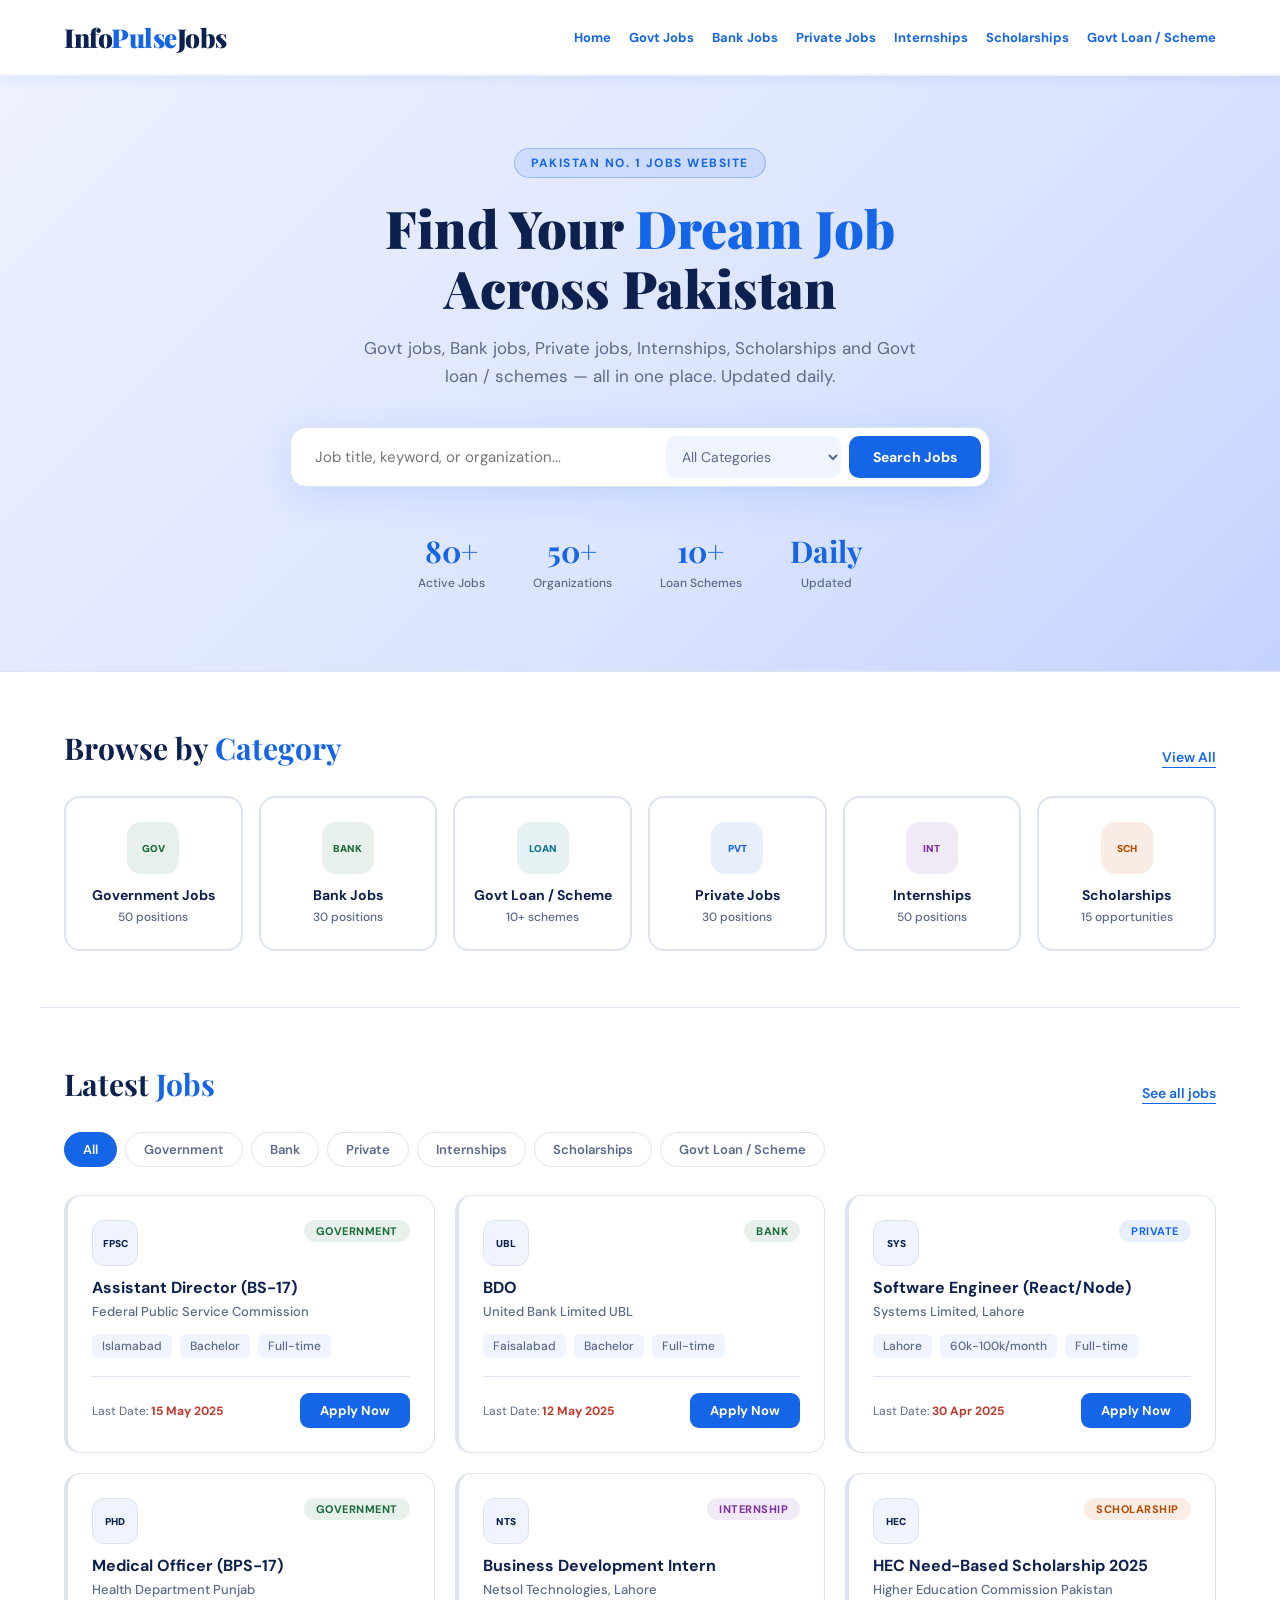
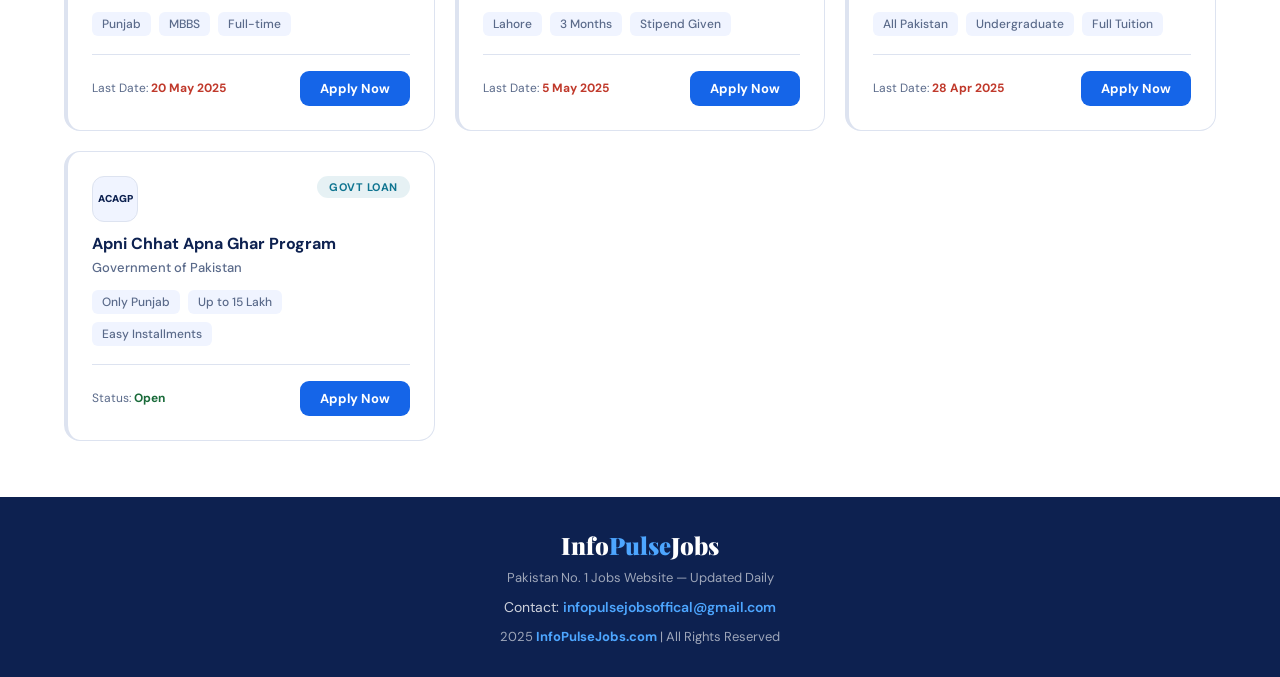
==== commit 461913e1: "Add files via upload" ====
--- a/index.html
+++ b/index.html
@@ -261,4 +261,4 @@
 
   <script src='script.js'></script>
 </body>
-</html>
+</html>
--- a/style.css
+++ b/style.css
@@ -0,0 +1,534 @@
+/* ================================
+   INFOPULSEJOBS - STYLESHEET
+   style.css
+================================ */
+
+/* --- ROOT VARIABLES --- */
+:root {
+  --navy:    #0d2150;
+  --blue:    #1565e8;
+  --light:   #f0f4ff;
+  --white:   #ffffff;
+  --gray:    #5a6a8a;
+  --border:  #dde3f0;
+  --gov:     #1a6b3a;
+  --intern:  #7b2fa0;
+  --scholar: #b84a00;
+  --loan:    #0e7490;
+}
+
+/* --- RESET --- */
+* {
+  margin: 0;
+  padding: 0;
+  box-sizing: border-box;
+}
+
+body {
+  font-family: 'DM Sans', sans-serif;
+  background: #ffffff;
+  color: var(--navy);
+}
+
+/* ================================
+   HEADER
+================================ */
+header {
+  background: #ffffff;
+  position: sticky;
+  top: 0;
+  z-index: 100;
+  box-shadow: 0 2px 12px rgba(21, 101, 232, 0.1);
+  border-bottom: 2px solid var(--light);
+}
+
+.header-inner {
+  max-width: 1200px;
+  margin: 0 auto;
+  padding: 0 24px;
+  display: flex;
+  align-items: center;
+  justify-content: space-between;
+  height: 74px;
+}
+
+/* Logo */
+.logo {
+  text-decoration: none;
+}
+
+.logo-word {
+  font-family: 'Playfair Display', serif;
+  font-size: 26px;
+  font-weight: 900;
+  letter-spacing: -0.5px;
+}
+
+.logo-word .info { color: var(--navy); }
+.logo-word .pulse { color: var(--blue); }
+.logo-word .jobs { color: var(--navy); }
+
+/* Nav */
+nav {
+  display: flex;
+  gap: 18px;
+  align-items: center;
+  flex-wrap: wrap;
+}
+
+nav a {
+  color: var(--blue);
+  text-decoration: none;
+  font-size: 13px;
+  font-weight: 700;
+  transition: color 0.2s;
+  white-space: nowrap;
+}
+
+nav a:hover {
+  color: var(--navy);
+}
+
+/* ================================
+   HERO SECTION
+================================ */
+.hero {
+  background: linear-gradient(135deg, #eef2ff 0%, #dbe4ff 60%, #c5d3ff 100%);
+  padding: 72px 24px 80px;
+  text-align: center;
+  border-bottom: 1px solid var(--border);
+}
+
+.hero-badge {
+  display: inline-block;
+  background: rgba(21, 101, 232, 0.1);
+  border: 1px solid rgba(21, 101, 232, 0.3);
+  color: var(--blue);
+  font-size: 12px;
+  font-weight: 700;
+  letter-spacing: 1.5px;
+  text-transform: uppercase;
+  padding: 6px 16px;
+  border-radius: 100px;
+  margin-bottom: 20px;
+}
+
+.hero h1 {
+  font-family: 'Playfair Display', serif;
+  font-size: 52px;
+  font-weight: 900;
+  color: var(--navy);
+  line-height: 1.15;
+  margin-bottom: 16px;
+}
+
+.hero h1 span {
+  color: var(--blue);
+}
+
+.hero p {
+  color: var(--gray);
+  font-size: 17px;
+  max-width: 560px;
+  margin: 0 auto 36px;
+  line-height: 1.7;
+}
+
+/* Search Box */
+.search-box {
+  background: var(--white);
+  border-radius: 16px;
+  padding: 8px;
+  display: flex;
+  gap: 8px;
+  max-width: 700px;
+  margin: 0 auto;
+  box-shadow: 0 8px 40px rgba(21, 101, 232, 0.15);
+  border: 1.5px solid var(--border);
+}
+
+.search-box input {
+  flex: 1;
+  border: none;
+  outline: none;
+  font-size: 15px;
+  padding: 10px 16px;
+  font-family: 'DM Sans', sans-serif;
+  color: var(--navy);
+  background: transparent;
+}
+
+.search-box select {
+  border: none;
+  outline: none;
+  font-size: 14px;
+  padding: 10px 12px;
+  font-family: 'DM Sans', sans-serif;
+  color: var(--gray);
+  background: var(--light);
+  border-radius: 10px;
+  cursor: pointer;
+}
+
+.search-btn {
+  background: var(--blue);
+  color: #ffffff;
+  border: none;
+  padding: 12px 24px;
+  border-radius: 10px;
+  font-size: 14px;
+  font-weight: 700;
+  cursor: pointer;
+  font-family: 'DM Sans', sans-serif;
+  transition: background 0.2s;
+}
+
+.search-btn:hover {
+  background: var(--navy);
+}
+
+/* Stats */
+.stats {
+  display: flex;
+  justify-content: center;
+  gap: 48px;
+  margin-top: 44px;
+  flex-wrap: wrap;
+}
+
+.stat {
+  text-align: center;
+}
+
+.stat-num {
+  font-family: 'Playfair Display', serif;
+  font-size: 30px;
+  font-weight: 700;
+  color: var(--blue);
+}
+
+.stat-label {
+  font-size: 12px;
+  color: var(--gray);
+  margin-top: 4px;
+  font-weight: 500;
+}
+
+/* ================================
+   SECTIONS
+================================ */
+.section {
+  max-width: 1200px;
+  margin: 0 auto;
+  padding: 56px 24px;
+}
+
+.section-header {
+  display: flex;
+  align-items: flex-end;
+  justify-content: space-between;
+  margin-bottom: 28px;
+}
+
+.section-title {
+  font-family: 'Playfair Display', serif;
+  font-size: 30px;
+  font-weight: 700;
+  color: var(--navy);
+}
+
+.section-title span {
+  color: var(--blue);
+}
+
+.see-all {
+  color: var(--blue);
+  font-size: 14px;
+  font-weight: 600;
+  text-decoration: none;
+  border-bottom: 1.5px solid var(--blue);
+  padding-bottom: 1px;
+}
+
+.divider {
+  height: 1px;
+  background: var(--border);
+  max-width: 1200px;
+  margin: 0 auto;
+}
+
+/* ================================
+   CATEGORY CARDS
+================================ */
+.categories {
+  display: grid;
+  grid-template-columns: repeat(auto-fit, minmax(170px, 1fr));
+  gap: 16px;
+}
+
+.cat-card {
+  background: var(--white);
+  border-radius: 16px;
+  padding: 24px 16px;
+  border: 2px solid var(--border);
+  cursor: pointer;
+  transition: all 0.2s;
+  text-align: center;
+  text-decoration: none;
+  display: block;
+}
+
+.cat-card:hover {
+  transform: translateY(-4px);
+  box-shadow: 0 12px 32px rgba(21, 101, 232, 0.12);
+  border-color: var(--blue);
+}
+
+.cat-icon {
+  width: 52px;
+  height: 52px;
+  border-radius: 14px;
+  display: flex;
+  align-items: center;
+  justify-content: center;
+  font-size: 10px;
+  font-weight: 900;
+  margin: 0 auto 12px;
+}
+
+.cat-card.gov .cat-icon     { background: rgba(26, 107, 58, 0.1);  color: var(--gov); }
+.cat-card.private .cat-icon { background: rgba(21, 101, 232, 0.1); color: var(--blue); }
+.cat-card.intern .cat-icon  { background: rgba(123, 47, 160, 0.1); color: var(--intern); }
+.cat-card.scholar .cat-icon { background: rgba(184, 74, 0, 0.1);   color: var(--scholar); }
+.cat-card.loan .cat-icon    { background: rgba(14, 116, 144, 0.1); color: var(--loan); }
+
+.cat-name {
+  font-size: 14px;
+  font-weight: 700;
+  margin-bottom: 5px;
+  color: var(--navy);
+}
+
+.cat-count {
+  font-size: 12px;
+  color: var(--gray);
+  font-weight: 500;
+}
+
+/* ================================
+   FILTER TABS
+================================ */
+.filter-tabs {
+  display: flex;
+  gap: 8px;
+  flex-wrap: wrap;
+  margin-bottom: 28px;
+}
+
+.filter-tab {
+  padding: 8px 18px;
+  border-radius: 100px;
+  border: 1.5px solid var(--border);
+  background: var(--white);
+  font-size: 13px;
+  font-weight: 600;
+  color: var(--gray);
+  cursor: pointer;
+  transition: all 0.2s;
+  font-family: 'DM Sans', sans-serif;
+}
+
+.filter-tab:hover {
+  border-color: var(--blue);
+  color: var(--blue);
+}
+
+.filter-tab.active {
+  background: var(--blue);
+  color: #ffffff;
+  border-color: var(--blue);
+}
+
+/* ================================
+   JOB CARDS
+================================ */
+.jobs-grid {
+  display: grid;
+  grid-template-columns: repeat(auto-fill, minmax(320px, 1fr));
+  gap: 20px;
+}
+
+.job-card {
+  background: var(--white);
+  border-radius: 16px;
+  padding: 24px;
+  border: 1.5px solid var(--border);
+  border-left: 4px solid var(--border);
+  transition: all 0.2s;
+}
+
+.job-card:hover {
+  transform: translateY(-3px);
+  box-shadow: 0 10px 30px rgba(21, 101, 232, 0.1);
+  border-left-color: var(--blue);
+}
+
+.job-top {
+  display: flex;
+  align-items: flex-start;
+  justify-content: space-between;
+  margin-bottom: 12px;
+}
+
+.job-logo {
+  width: 46px;
+  height: 46px;
+  border-radius: 12px;
+  display: flex;
+  align-items: center;
+  justify-content: center;
+  font-size: 10px;
+  font-weight: 900;
+  background: var(--light);
+  color: var(--navy);
+  flex-shrink: 0;
+  border: 1.5px solid var(--border);
+}
+
+.job-badge {
+  font-size: 11px;
+  font-weight: 700;
+  letter-spacing: 0.5px;
+  padding: 4px 12px;
+  border-radius: 100px;
+  text-transform: uppercase;
+}
+
+.badge-gov     { background: rgba(26, 107, 58, 0.1);  color: var(--gov); }
+.badge-private { background: rgba(21, 101, 232, 0.1); color: var(--blue); }
+.badge-intern  { background: rgba(123, 47, 160, 0.1); color: var(--intern); }
+.badge-scholar { background: rgba(184, 74, 0, 0.1);   color: var(--scholar); }
+.badge-loan    { background: rgba(14, 116, 144, 0.1); color: var(--loan); }
+
+.job-title {
+  font-size: 16px;
+  font-weight: 700;
+  color: var(--navy);
+  margin-bottom: 4px;
+  line-height: 1.3;
+}
+
+.job-org {
+  font-size: 13px;
+  color: var(--gray);
+  margin-bottom: 14px;
+  font-weight: 500;
+}
+
+.job-meta {
+  display: flex;
+  flex-wrap: wrap;
+  gap: 8px;
+  font-size: 12px;
+  color: var(--gray);
+  margin-bottom: 18px;
+}
+
+.meta-item {
+  background: var(--light);
+  padding: 4px 10px;
+  border-radius: 6px;
+  font-weight: 500;
+}
+
+.job-footer {
+  display: flex;
+  align-items: center;
+  justify-content: space-between;
+  border-top: 1px solid var(--border);
+  padding-top: 16px;
+}
+
+.deadline {
+  font-size: 12px;
+  color: var(--gray);
+}
+
+.deadline strong {
+  color: #c0392b;
+}
+
+.deadline strong.open {
+  color: #1a6b3a;
+}
+
+.apply-btn {
+  background: var(--blue);
+  color: #ffffff;
+  border: none;
+  padding: 9px 20px;
+  border-radius: 9px;
+  font-size: 13px;
+  font-weight: 700;
+  cursor: pointer;
+  font-family: 'DM Sans', sans-serif;
+  transition: background 0.2s;
+}
+
+.apply-btn:hover {
+  background: var(--navy);
+}
+
+
+/* ================================
+   FOOTER
+================================ */
+footer {
+  background: var(--navy);
+  color: rgba(255, 255, 255, 0.6);
+  text-align: center;
+  padding: 32px 24px;
+  font-size: 13px;
+}
+
+.footer-logo {
+  font-family: 'Playfair Display', serif;
+  font-size: 24px;
+  font-weight: 900;
+  margin-bottom: 8px;
+}
+
+.footer-logo .info { color: #ffffff; }
+.footer-logo .pulse { color: #4da6ff; }
+.footer-logo .jobs { color: #ffffff; }
+
+.footer-email {
+  margin-top: 12px;
+  font-size: 14px;
+  color: rgba(255, 255, 255, 0.8);
+}
+
+.footer-email a {
+  color: #4da6ff;
+  text-decoration: none;
+  font-weight: 600;
+}
+
+.footer-copy {
+  margin-top: 12px;
+}
+
+.footer-copy strong {
+  color: #4da6ff;
+}
+
+/* ================================
+   RESPONSIVE - MOBILE
+================================ */
+@media (max-width: 768px) {
+  nav { display: none; }
+  .hero h1 { font-size: 32px; }
+  .search-box { flex-direction: column; }
+  .stats { gap: 24px; }
+  .section { padding: 36px 16px; }
+}
